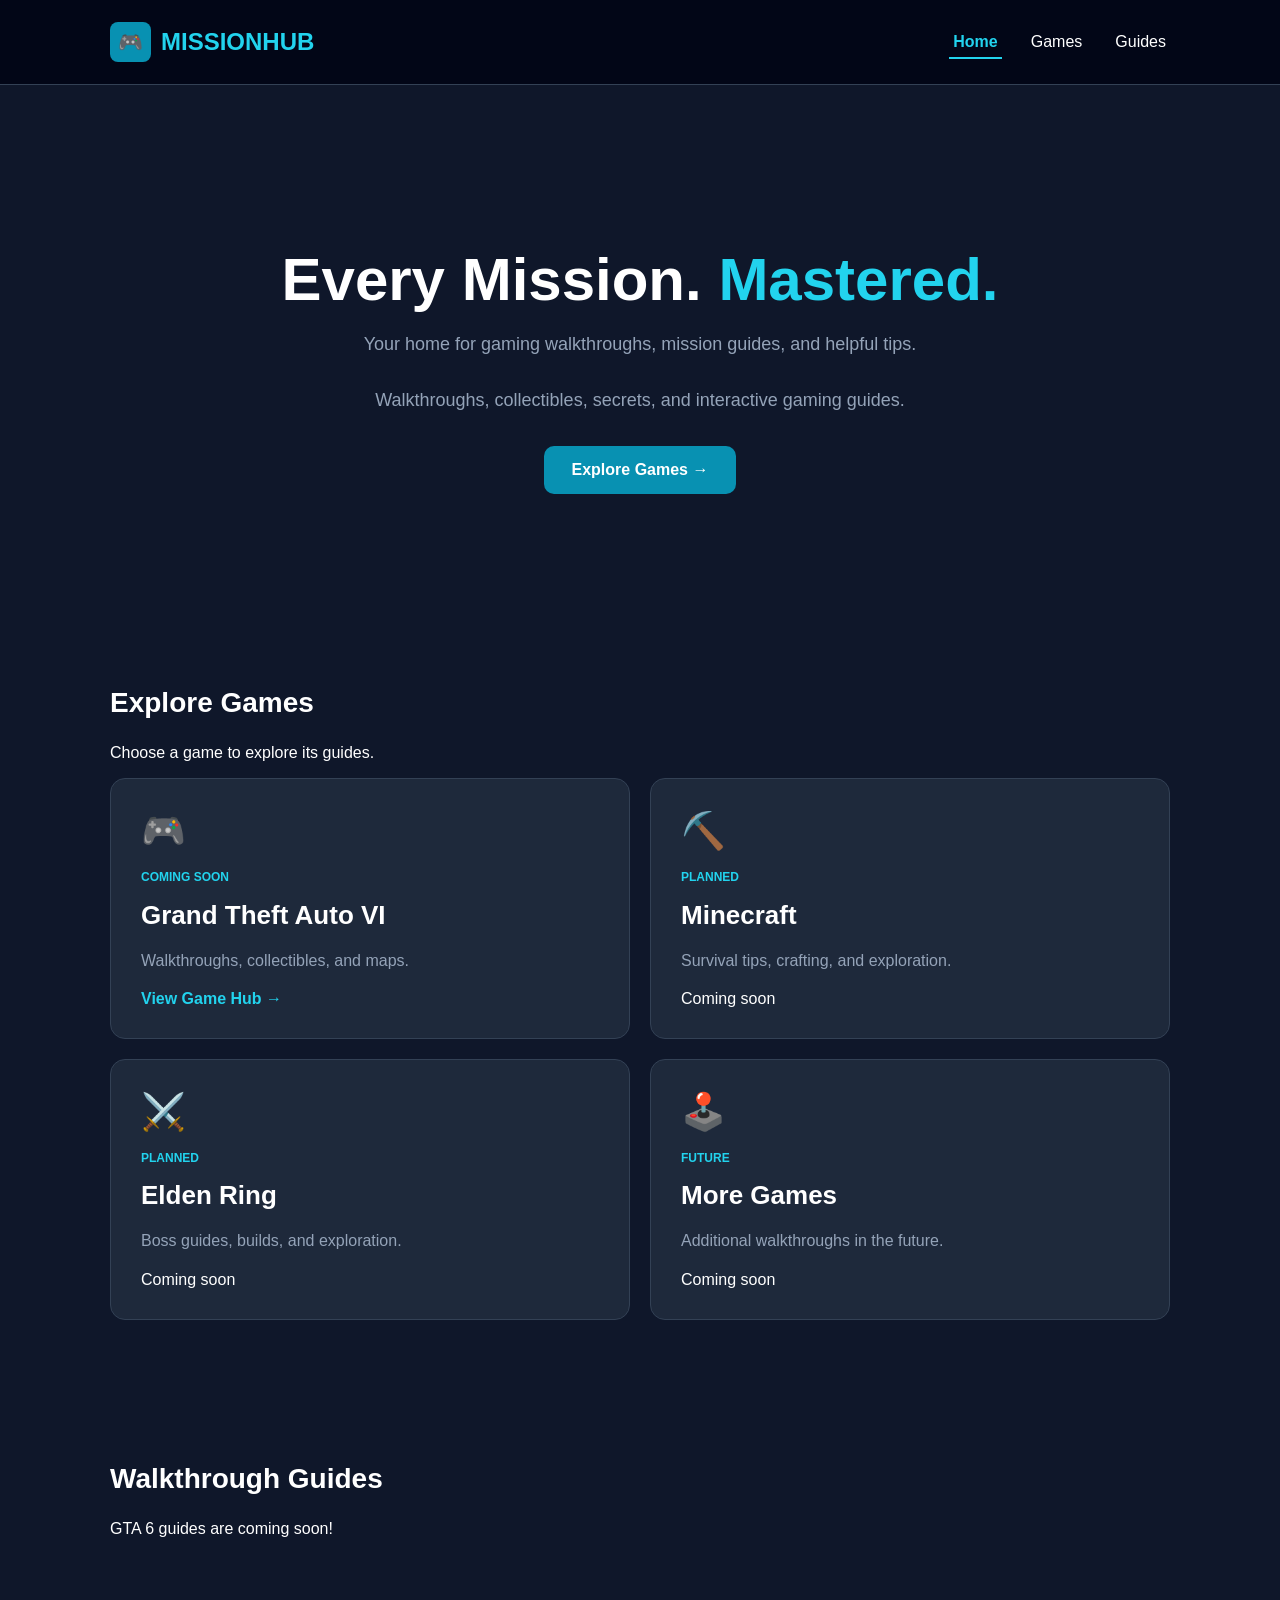
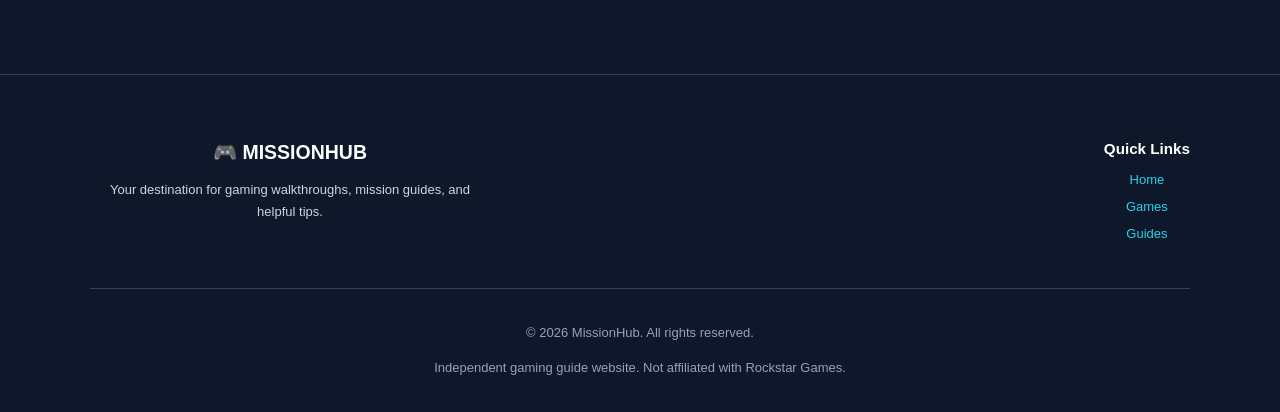
==== index.html @ 9e5dc69e "Update MissionHub website" ====
<!DOCTYPE html>
<html lang="en">
<head>
  <meta charset="UTF-8">
  <meta name="viewport"
        content="width=device-width, initial-scale=1.0">
  <title>MissionHub | Gaming Walkthroughs</title>
  <link rel="stylesheet" href="style.css">
  <script src="script.js" defer></script>
</head>

<body>
    
<a href="#main-content" class="skip-link">
    Skip to main content
</a>

  <header class="site-header">


    <nav class="navbar">

    <a href="index.html" class="logo">
        <span class="logo-icon">🎮</span>
        MISSIONHUB
    </a>

    <div class="nav-links">
       <a href="index.html" class="active" aria-current="page">Home</a>
        <a href="index.html#games">Games</a>
        <a href="gta6-missions.html">Guides</a>
    </div>

</nav>


  </header>

  <a href="#main-content" class="skip-link">
    Skip to main content
</a>
    <section class="hero">
      <h1>Every Mission. <span>Mastered.</span></h1>

<p>Your home for gaming walkthroughs, mission guides, and helpful tips.</p>

      <p>
        Walkthroughs, collectibles, secrets,
        and interactive gaming guides.
      </p>

      <a href="#games" class="btn">Explore Games →</a>
    </section>

   
<section id="games" class="games-section">
    <h2>Explore Games</h2>
    <p>Choose a game to explore its guides.</p>

    <div class="game-grid">

        

<!-- GTA 6 Card -->
<article class="game-card">
    <div class="game-icon">🎮</div>
    <p class="tag">COMING SOON</p>
    <h3>Grand Theft Auto VI</h3>
    <p>Walkthroughs, collectibles, and maps.</p>
    <a href="gta6.html">View Game Hub →</a>
</article>

<!-- Minecraft Card -->
<article class="game-card">
    <div class="game-icon">⛏️</div>
    <p class="tag">PLANNED</p>
    <h3>Minecraft</h3>
    <p>Survival tips, crafting, and exploration.</p>
    <span>Coming soon</span>
</article>

<!-- Elden Ring Card -->
<article class="game-card">
    <div class="game-icon">⚔️</div>
    <p class="tag">PLANNED</p>
    <h3>Elden Ring</h3>
    <p>Boss guides, builds, and exploration.</p>
    <span>Coming soon</span>
</article>

<!-- More Games Card -->
<article class="game-card">
    <div class="game-icon">🕹️</div>
    <p class="tag">FUTURE</p>
    <h3>More Games</h3>
    <p>Additional walkthroughs in the future.</p>
    <span>Coming soon</span>
</article>

    </div>
</section>
<section id="guides" class="games-section">
    <h2>Walkthrough Guides</h2>
    <p>GTA 6 guides are coming soon!</p>
</section>

  </main>

<!-- DAY 19 - MissionHub Footer -->
<footer class="site-footer">

    <div class="footer-container">

        <div class="footer-brand">
            <h2>🎮 MISSIONHUB</h2>
            <p>
                Your destination for gaming walkthroughs,
                mission guides, and helpful tips.
            </p>
        </div>

        <div class="footer-links">
            <h3>Quick Links</h3>

            <a href="index.html">Home</a>
            <a href="index.html#games">Games</a>
            <a href="gta6-missions.html">Guides</a>
        </div>

    </div>

    <div class="footer-bottom">
        <p>© 2026 MissionHub. All rights reserved.</p>
        <p>
            Independent gaming guide website.
            Not affiliated with Rockstar Games.
        </p>
    </div>

</footer>

</body>
</html>
---- style.css ----
/* Basic page setup */
* {
  box-sizing: border-box;
}

html {
  scroll-behavior: smooth;
}

body {
  margin: 0;
  background-color: #0f172a;
  color: white;
  font-family: Arial, sans-serif;
}

/* Navigation bar */
.site-header {
  background-color: #020617;
  border-bottom: 1px solid #334155;
}

.navbar {
  max-width: 1100px;
  margin: auto;
  padding: 22px 20px;
  display: flex;
  justify-content: space-between;
  align-items: center;
  gap: 20px;
}

.logo {
  color: #22d3ee;
  font-size: 24px;
  font-weight: bold;
  text-decoration: none;
}

.nav-links {
  display: flex;
  gap: 25px;
}

.nav-links a {
  color: white;
  text-decoration: none;
}

.nav-links a:hover {
  color: #22d3ee;
}

/* Homepage hero */
.hero {
  padding: 110px 20px;
  text-align: center;
}

.hero h1 {
  font-size: clamp(32px, 6vw, 60px);
  margin-bottom: 20px;
}

.hero h1 span {
  color: #22d3ee;
}

.hero p {
  color: #94a3b8;
  font-size: 18px;
  margin-bottom: 35px;
}

/* Main button */
.btn {
  display: inline-block;
  padding: 15px 28px;
  background-color: #0891b2;
  color: white;
  text-decoration: none;
  font-weight: bold;
  border-radius: 10px;
}

.btn:hover {
  background-color: #06b6d4;
}

/* Featured games */
.games-section {
  max-width: 1100px;
  margin: auto;
  padding: 40px 20px;
}

.games-section h2 {
  font-size: 28px;
  margin-bottom: 25px;
}

.game-card {
  background-color: #1e293b;
  padding: 30px;
  border: 1px solid #334155;
  border-radius: 15px;
  transition: border-color 0.2s;
}

.game-card:hover {
  border-color: #22d3ee;
}

.game-card h3 {
  font-size: 26px;
  margin: 12px 0;
}

.game-card p {
  color: #94a3b8;
  line-height: 1.6;
}

.game-card .tag {
  color: #22d3ee;
  font-size: 12px;
  font-weight: bold;
}

.game-card a {
  color: #22d3ee;
  text-decoration: none;
  font-weight: bold;
}

/* Footer */
footer {
  margin-top: 60px;
  padding: 30px 20px;
  background-color: #020617;
  color: #94a3b8;
  text-align: center;
  font-size: 13px;
}

/* Mobile layout */
@media (max-width: 600px) {
  .navbar {
    flex-direction: column;
  }

  .nav-links {
    gap: 15px;
    flex-wrap: wrap;
    justify-content: center;
  }

  .hero {
    padding: 70px 20px;
  }

  .game-card {
    padding: 20px;
  }
}
.game-grid {
    display: grid;
    grid-template-columns: repeat(2, 1fr);
    gap: 20px;
}

@media (max-width: 600px) {
    .game-grid {
        grid-template-columns: 1fr;
    }
}

.mission-check {
    margin-right: 12px;
    accent-color: #22d3ee;
    width: 18px;
    height: 18px;
}

.game-card label {
    display: inline-flex;
    align-items: center;
    cursor: pointer;
    margin: 8px 0;
}

#progress-text {
    color: #22d3ee;
    font-weight: bold;
    margin-top: 25px;
}

/* Walkthrough page */

.guide-container {
    max-width: 900px;
    margin: 60px auto;
    padding: 0 20px;
}

.breadcrumb {
    color: #22d3ee;
    font-size: 14px;
}

.guide-container h1 {
    font-size: 40px;
    margin-bottom: 15px;
}

.guide-intro {
    color: #94a3b8;
    font-size: 18px;
    line-height: 1.6;
}

.guide-box {
    background-color: #1e293b;
    padding: 30px;
    border: 1px solid #334155;
    border-radius: 15px;
    margin-top: 35px;
    margin-bottom: 30px;
}

.guide-box h2 {
    color: white;
}

.guide-box p,
.guide-box li {
    color: #cbd5e1;
    line-height: 1.8;
}

.back-link {
    color: #22d3ee;
    text-decoration: none;
    font-weight: bold;
}

.back-link:hover {
    text-decoration: underline;
}

/* Walkthrough mobile styling */
@media (max-width: 600px) {
    .guide-container h1 {
        font-size: 30px;
    }

    .guide-box {
        padding: 20px;
    }
}

/* Table of contents */

.table-of-contents {
    background-color: #1e293b;
    border: 1px solid #334155;
    border-radius: 12px;
    padding: 25px;
    margin: 35px 0;
}

.table-of-contents h2 {
    margin-top: 0;
}

.table-of-contents a {
    display: block;
    color: #22d3ee;
    text-decoration: none;
    padding: 8px 0;
}

.table-of-contents a:hover {
    text-decoration: underline;
}

/* Walkthrough sections */

.guide-section {
    margin: 45px 0;
}

.guide-section h2 {
    font-size: 28px;
    border-bottom: 1px solid #334155;
    padding-bottom: 12px;
}

.guide-section p {
    color: #cbd5e1;
    line-height: 1.8;
}

/* Screenshot placeholder */

.image-placeholder {
    background-color: #334155;
    border: 2px dashed #64748b;
    border-radius: 10px;
    padding: 60px 20px;
    text-align: center;
    color: #cbd5e1;
    margin-top: 25px;
}

/* Smooth section navigation */

html {
    scroll-behavior: smooth;
}

/* Day 6 - Navigation improvements */

.logo {
    display: flex;
    align-items: center;
    gap: 10px;
}

.logo-icon {
    background-color: #0891b2;
    color: white;
    padding: 8px;
    border-radius: 8px;
    font-size: 20px;
}

.nav-links a {
    padding: 8px 4px;
    transition: color 0.2s ease;
}

.nav-links a.active {
    color: #22d3ee;
    font-weight: bold;
}

.nav-links a:hover {
    color: #22d3ee;
}

/* Small screen improvements */

@media (max-width: 600px) {
    .logo {
        font-size: 21px;
    }

    .nav-links {
        gap: 18px;
    }
}

/* DAY 7 - Professional game cards */

.game-card {
    background-color: #1e293b;
    border: 1px solid #334155;
    border-radius: 15px;
    padding: 30px;

    transition: transform 0.3s ease,
                border-color 0.3s ease,
                box-shadow 0.3s ease;
}

.game-card:hover {
    transform: translateY(-5px);
    border-color: #22d3ee;
    box-shadow: 0 10px 25px rgba(0, 0, 0, 0.3);
}

/* DAY 7 - Button effects */

.btn {
    display: inline-block;
    transition: transform 0.3s ease,
                background-color 0.3s ease;
}

.btn:hover {
    transform: translateY(-3px);
    background-color: #06b6d4;
}

/* DAY 7 - Section spacing */

.games-section {
    padding-top: 60px;
    padding-bottom: 60px;
}

.games-section h2 {
    margin-bottom: 25px;
}

.game-card h3 {
    margin-top: 12px;
    margin-bottom: 12px;
}

.game-card p {
    line-height: 1.7;
}

/* DAY 7 - Mobile improvements */

@media (max-width: 600px) {

    .game-grid {
        grid-template-columns: 1fr;
        gap: 20px;
    }

    .game-card {
        padding: 22px;
    }

    .games-section {
        padding-top: 40px;
        padding-bottom: 40px;
    }

}

/* DAY 7 - Button hover effect */

.btn {
    display: inline-block;
    transition: transform 0.3s ease,
                background-color 0.3s ease;
}

.btn:hover {
    transform: translateY(-3px);
    background-color: #06b6d4;
}

/* DAY 7 - Better section spacing */

.games-section {
    padding-top: 60px;
    padding-bottom: 60px;
}

.games-section h2 {
    margin-bottom: 25px;
}

.game-card h3 {
    margin-top: 12px;
    margin-bottom: 12px;
}

.game-card p {
    line-height: 1.7;
}

/* DAY 7 - Mobile improvements */

@media (max-width: 600px) {

    .game-grid {
        grid-template-columns: 1fr;
        gap: 20px;
    }

    .game-card {
        padding: 22px;
    }

    .games-section {
        padding-top: 40px;
        padding-bottom: 40px;
    }

}

/* DAY 8 - GTA 6 Game Hub */

.gta-hero {
    padding-top: 80px;
    padding-bottom: 80px;
}

.game-label {
    color: #22d3ee;
    font-size: 14px;
    font-weight: bold;
    letter-spacing: 2px;
    margin-bottom: 15px;
}

.gta-hero h1 {
    font-size: 48px;
    margin-bottom: 20px;
}

.gta-hero p {
    line-height: 1.7;
}

.gta-hero .btn {
    margin-top: 25px;
}

/* Mobile adjustments */

@media (max-width: 600px) {

    .gta-hero {
        padding-top: 50px;
        padding-bottom: 50px;
    }

    .gta-hero h1 {
        font-size: 34px;
    }

}

/* DAY 8 - About This Game */

.game-about {
    max-width: 900px;
    margin: 40px auto;
    padding: 30px;
    background-color: #1e293b;
    border: 1px solid #334155;
    border-radius: 15px;
}

.game-about h2 {
    color: #ffffff;
    margin-bottom: 15px;
}

.game-about p {
    color: #cbd5e1;
    line-height: 1.8;
}

@media (max-width: 600px) {
    .game-about {
        margin: 25px 20px;
        padding: 22px;
    }
}

/* DAY 8 - Guide card icons */

.guide-icon {
    display: block;
    font-size: 32px;
    margin-bottom: 15px;
}

/* DAY 10 - Mobile Walkthrough Improvements */

@media (max-width: 600px) {

    .guide-container {
        width: 100%;
        max-width: 100%;
        padding: 25px 20px;
        box-sizing: border-box;
    }

    .guide-container h1 {
        font-size: 28px;
        line-height: 1.3;
    }

    .guide-section h2 {
        font-size: 23px;
        line-height: 1.4;
    }

    .guide-section p,
    .guide-section li {
        font-size: 16px;
        line-height: 1.8;
    }

    .table-of-contents {
        padding: 20px;
    }

    .image-placeholder {
        width: 100%;
        box-sizing: border-box;
        padding: 30px 15px;
        text-align: center;
    }

}

/* DAY 10 - Mobile Navigation */

@media (max-width: 600px) {

    .navbar {
        display: flex;
        flex-direction: column;
        align-items: center;
        gap: 15px;
        padding: 20px;
    }

    .logo {
        font-size: 22px;
    }

    .nav-links {
        display: flex;
        justify-content: center;
        flex-wrap: wrap;
        gap: 20px;
    }

    .nav-links a {
        font-size: 14px;
    }

}

/* DAY 10 - Mobile Walkthrough Links */

@media (max-width: 600px) {

    .table-of-contents a {
        display: block;
        padding: 12px 10px;
        margin-bottom: 5px;
        border-radius: 8px;
        text-decoration: none;
        color: #22d3ee;
    }

    .table-of-contents a:hover {
        background-color: #334155;
    }

    .back-link {
        display: inline-block;
        padding: 12px 0;
        margin-top: 20px;
    }

}

/* DAY 11 - Mission Guide Cards */

.mission-list {
    display: grid;
    grid-template-columns: 1fr;
    gap: 20px;
    margin-top: 25px;
}

.mission-card {
    background-color: #1e293b;
    border: 1px solid #334155;
    border-radius: 12px;
    padding: 25px;
    transition: border-color 0.3s ease,
                transform 0.3s ease;
}

.mission-card:hover {
    border-color: #22d3ee;
    transform: translateY(-3px);
}

.mission-card h3 {
    color: #ffffff;
    margin-bottom: 12px;
}

.mission-card p {
    color: #cbd5e1;
    line-height: 1.7;
    margin-bottom: 15px;
}

.mission-card a {
    color: #22d3ee;
    font-weight: bold;
    text-decoration: none;
}

.mission-card a:hover {
    text-decoration: underline;
}

.mission-status {
    display: inline-block;
    font-size: 12px;
    color: #22d3ee;
    margin-bottom: 12px;
    font-weight: bold;
    letter-spacing: 1px;
}

@media (max-width: 600px) {
    .mission-card {
        padding: 20px;
    }
}

/* DAY 12 - Mission Objectives */

.mission-objectives {
    background-color: #1e293b;
    border: 1px solid #334155;
    border-left: 4px solid #22d3ee;
    border-radius: 12px;
    padding: 25px;
    margin: 25px 0;
}

.mission-objectives h2 {
    color: #ffffff;
    margin-bottom: 15px;
}

.mission-objectives ul {
    padding-left: 25px;
}

.mission-objectives li {
    color: #cbd5e1;
    line-height: 1.8;
    margin-bottom: 10px;
}

@media (max-width: 600px) {
    .mission-objectives {
        padding: 20px;
    }
}

/* DAY 12 - Walkthrough Step Cards */

.walkthrough-step {
    background-color: #1e293b;
    border: 1px solid #334155;
    border-radius: 12px;
    padding: 25px;
    margin: 20px 0;
}

.step-heading {
    display: flex;
    align-items: center;
    gap: 15px;
    margin-bottom: 15px;
}

.step-number {
    display: inline-flex;
    align-items: center;
    justify-content: center;
    background-color: #0891b2;
    color: #ffffff;
    font-weight: bold;
    border-radius: 8px;
    min-width: 42px;
    height: 42px;
    flex-shrink: 0;
}

.step-heading h3 {
    color: #ffffff;
    margin: 0;
}

.walkthrough-step p {
    color: #cbd5e1;
    line-height: 1.8;
}

@media (max-width: 600px) {
    .walkthrough-step {
        padding: 20px;
    }

    .step-heading h3 {
        font-size: 18px;
    }
}

/* DAY 12 - Gameplay Screenshot Styling */

.image-placeholder {
    width: 100%;
    min-height: 180px;
    background-color: #0f172a;
    border: 2px dashed #475569;
    border-radius: 12px;
    display: flex;
    align-items: center;
    justify-content: center;
    text-align: center;
    padding: 25px;
    margin-top: 20px;
    color: #94a3b8;
    font-size: 14px;
    box-sizing: border-box;
}

/* Future real gameplay screenshots */

.guide-screenshot {
    display: block;
    width: 100%;
    height: auto;
    border-radius: 12px;
    margin-top: 20px;
}

/* DAY 14 - Breadcrumb Navigation */

.breadcrumbs {
    display: flex;
    align-items: center;
    flex-wrap: wrap;
    gap: 8px;
    margin-bottom: 25px;
    font-size: 14px;
    line-height: 1.6;
}

.breadcrumbs a {
    color: #22d3ee;
    text-decoration: none;
}

.breadcrumbs a:hover {
    text-decoration: underline;
}

.breadcrumbs .separator {
    color: #64748b;
}

.breadcrumbs .current-page {
    color: #ffffff;
}

@media (max-width: 600px) {
    .breadcrumbs {
        font-size: 12px;
        gap: 6px;
    }
}

/* DAY 15 - Guide Readability */

.guide-section {
    margin-bottom: 40px;
}

.guide-section h2 {
    color: #ffffff;
    margin-bottom: 20px;
    line-height: 1.3;
}

.guide-section h3 {
    line-height: 1.4;
}

.guide-section p {
    color: #cbd5e1;
    line-height: 1.8;
    margin-bottom: 18px;
}

.guide-section li {
    line-height: 1.8;
    margin-bottom: 10px;
}

@media (max-width: 600px) {
    .guide-section {
        margin-bottom: 30px;
    }

    .guide-section h2 {
        font-size: 22px;
    }
}

/* DAY 15 - Mission Tip Box */

.mission-tip {
    background-color: #1e293b;
    border: 1px solid #334155;
    border-left: 4px solid #22d3ee;
    border-radius: 12px;
    padding: 25px;
    margin: 20px 0;
}

.mission-tip h3 {
    color: #ffffff;
    margin-bottom: 12px;
    font-size: 18px;
}

.mission-tip p {
    color: #cbd5e1;
    line-height: 1.8;
    margin-bottom: 0;
}

@media (max-width: 600px) {
    .mission-tip {
        padding: 20px;
    }
}

/* DAY 16 - Mission Search Bar */

.mission-search {
    margin: 25px 0;
}

.mission-search label {
    display: block;
    color: #ffffff;
    font-size: 18px;
    font-weight: bold;
    margin-bottom: 12px;
}

.mission-search input {
    width: 100%;
    padding: 16px 18px;
    background-color: #1e293b;
    border: 1px solid #334155;
    border-radius: 10px;
    color: #ffffff;
    font-size: 16px;
    box-sizing: border-box;
}

.mission-search input::placeholder {
    color: #94a3b8;
}

.mission-search input:focus {
    outline: none;
    border-color: #22d3ee;
    box-shadow: 0 0 0 2px rgba(34, 211, 238, 0.15);
}

/* DAY 17 - No Search Results */

.no-results {
    color: #cbd5e1;
    background-color: #1e293b;
    border: 1px solid #334155;
    border-radius: 10px;
    padding: 20px;
    margin-top: 20px;
    text-align: center;
}

.no-results[hidden] {
    display: none;
}

/* DAY 18 - Active Navigation Link */

nav a.active {
    color: #22d3ee;
    border-bottom: 2px solid #22d3ee;
    padding-bottom: 5px;
    font-weight: bold;
}

nav a:hover {
    color: #22d3ee;
}

/* DAY 19 - Professional Website Footer */

.site-footer {
    background-color: #0f172a;
    border-top: 1px solid #334155;
    padding: 50px 20px 25px;
    margin-top: 60px;
}

.footer-container {
    max-width: 1100px;
    margin: 0 auto;
    display: flex;
    justify-content: space-between;
    gap: 40px;
    flex-wrap: wrap;
}

.footer-brand {
    max-width: 400px;
}

.footer-brand h2 {
    color: #ffffff;
    margin-bottom: 15px;
}

.footer-brand p {
    color: #cbd5e1;
    line-height: 1.7;
}

.footer-links h3 {
    color: #ffffff;
    margin-bottom: 15px;
}

.footer-links a {
    display: block;
    color: #22d3ee;
    text-decoration: none;
    margin-bottom: 12px;
}

.footer-links a:hover {
    text-decoration: underline;
}

.footer-bottom {
    max-width: 1100px;
    margin: 35px auto 0;
    padding-top: 20px;
    border-top: 1px solid #334155;
    text-align: center;
}

.footer-bottom p {
    color: #94a3b8;
    font-size: 13px;
    line-height: 1.7;
    margin-bottom: 8px;
}

@media (max-width: 600px) {
    .site-footer {
        padding: 35px 20px 20px;
    }

    .footer-container {
        flex-direction: column;
        gap: 30px;
    }
}

/* DAY 20 - Keyboard Accessibility */

a:focus-visible,
button:focus-visible,
input:focus-visible {
    outline: 3px solid #22d3ee;
    outline-offset: 4px;
    border-radius: 4px;
}

/* DAY 20 - Skip to Content Link */

.skip-link {
    position: absolute;
    top: -100px;
    left: 15px;
    background-color: #22d3ee;
    color: #0f172a;
    padding: 12px 18px;
    border-radius: 6px;
    font-weight: bold;
    text-decoration: none;
    z-index: 1000;
}

.skip-link:focus {
    top: 15px;
}

/* Game Card Icons */

.game-icon {
    font-size: 36px;
    margin-bottom: 15px;
}

/* MissionHub Game Icons */

.game-icon {
    font-size: 36px;
    margin-bottom: 15px;
    line-height: 1.2;
}
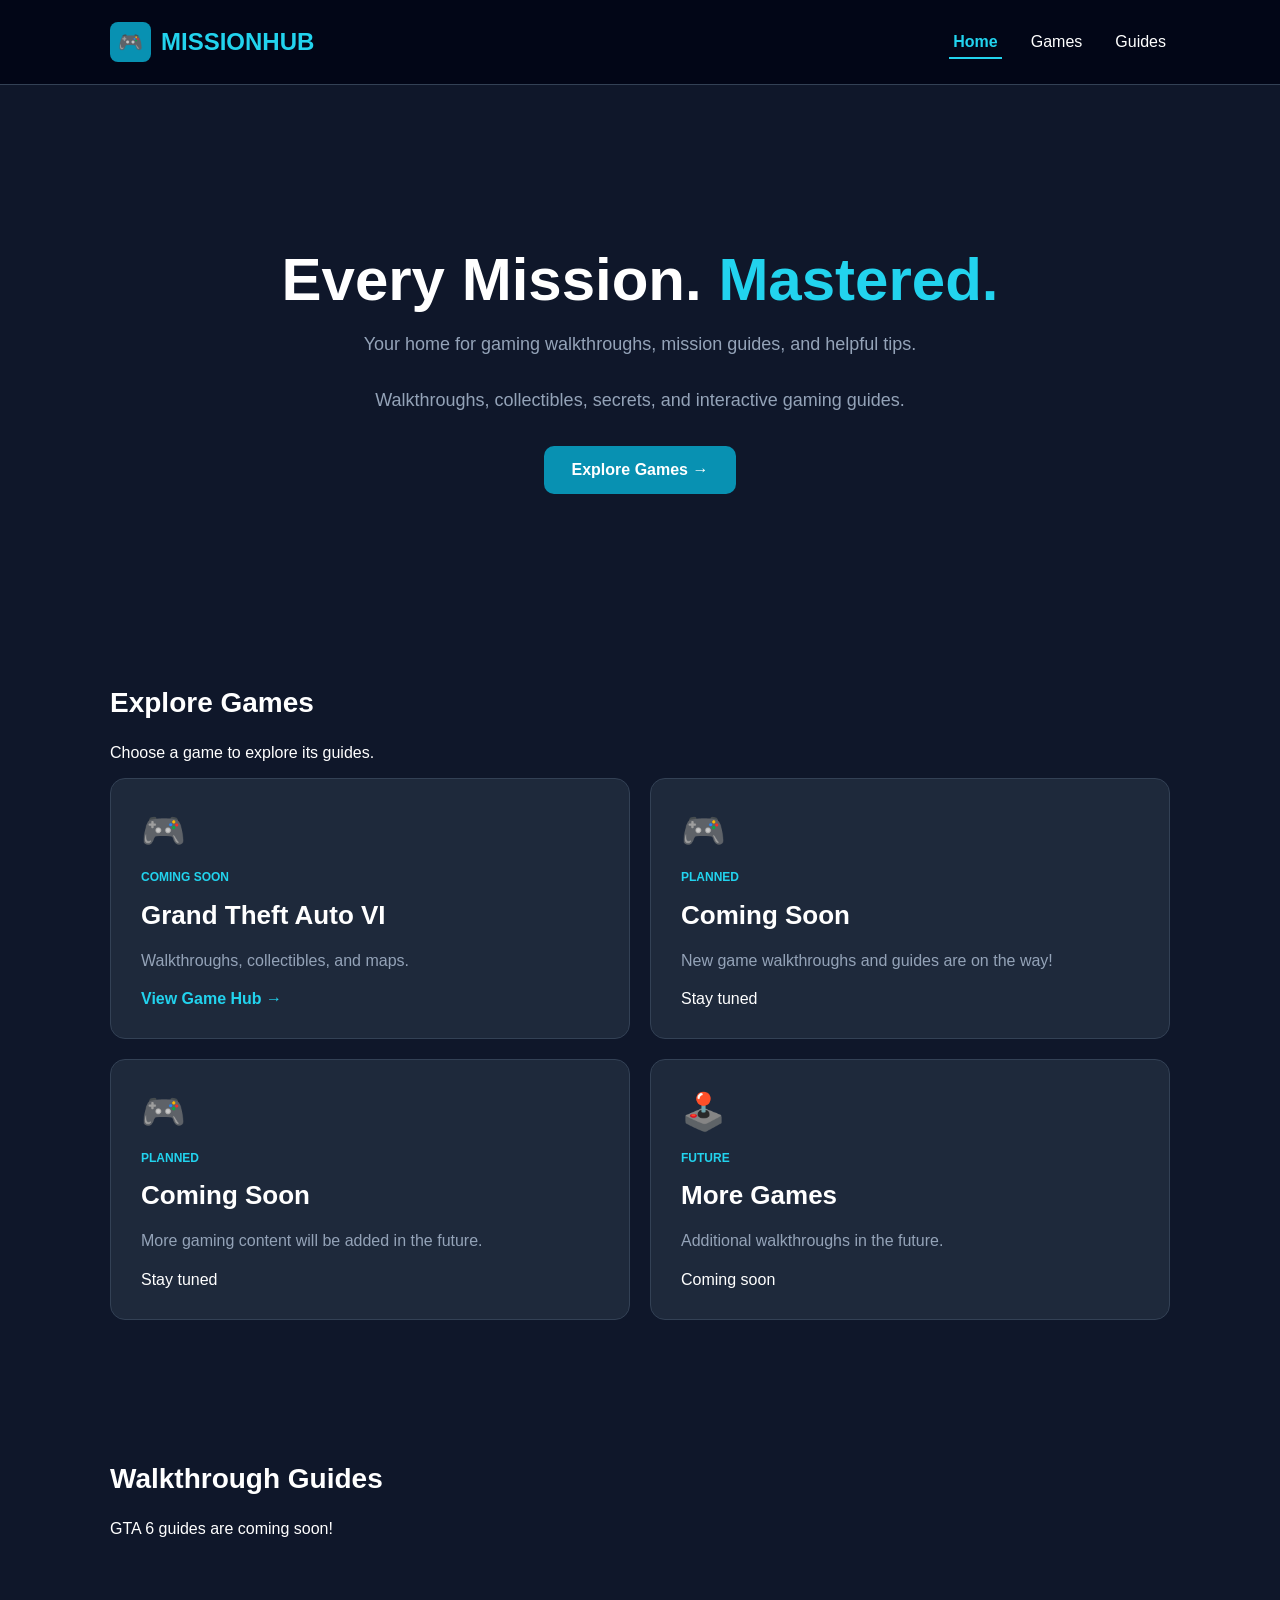
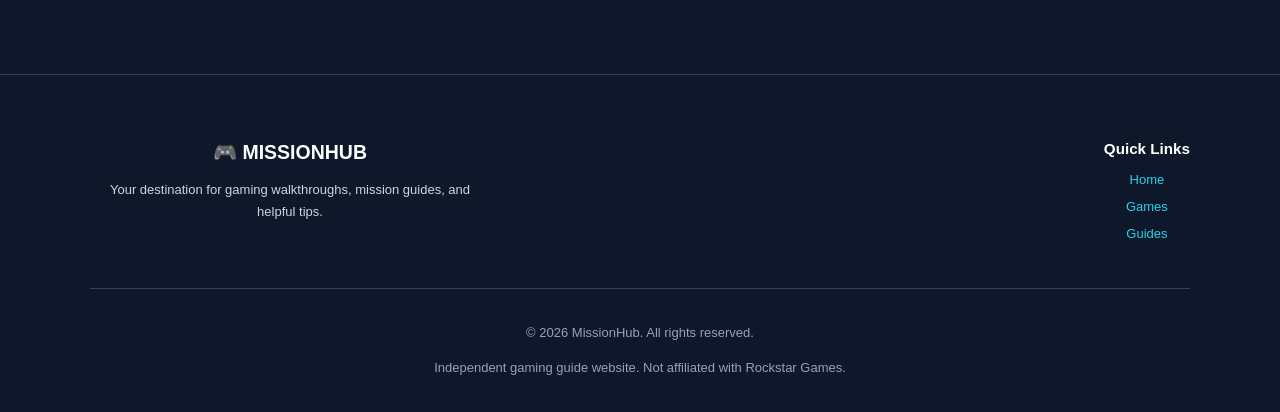
==== commit fd373f52: "Update game cards to Coming Soon" ====
--- a/index.html
+++ b/index.html
@@ -1,16 +1,28 @@
+
 
 <!DOCTYPE html>
 <html lang="en">
+
 <head>
-  <meta charset="UTF-8">
-  <meta name="viewport"
-        content="width=device-width, initial-scale=1.0">
-  <title>MissionHub | Gaming Walkthroughs</title>
-  <link rel="stylesheet" href="style.css">
-  <script src="script.js" defer></script>
+    <meta charset="UTF-8">
+
+    <meta name="viewport"
+          content="width=device-width, initial-scale=1.0">
+
+    <!-- SEO: Website Title -->
+    <title>MissionHub | Gaming Walkthroughs & Guides</title>
+
+    <!-- SEO: Website Description -->
+    <meta name="description"
+          content="Explore gaming walkthroughs, mission guides, collectibles, and helpful tips for GTA 6 and more on MissionHub.">
+<meta name="google-site-verification" content="dbKmy8jJhe4h7vlhuakWA9w3L3gH9EgUnJ3etNi1mDU" />
+
+    <!-- Website CSS -->
+    <link rel="stylesheet" href="style.css">
 </head>
 
 <body>
+
     
 <a href="#main-content" class="skip-link">
     Skip to main content
@@ -71,22 +83,23 @@
     <a href="gta6.html">View Game Hub →</a>
 </article>
 
-<!-- Minecraft Card -->
+
+<!-- Coming Soon Card 1 -->
 <article class="game-card">
-    <div class="game-icon">⛏️</div>
+    <div class="game-icon">🎮</div>
     <p class="tag">PLANNED</p>
-    <h3>Minecraft</h3>
-    <p>Survival tips, crafting, and exploration.</p>
-    <span>Coming soon</span>
+    <h3>Coming Soon</h3>
+    <p>New game walkthroughs and guides are on the way!</p>
+    <span>Stay tuned</span>
 </article>
 
-<!-- Elden Ring Card -->
+<!-- Coming Soon Card 2 -->
 <article class="game-card">
-    <div class="game-icon">⚔️</div>
+    <div class="game-icon">🎮</div>
     <p class="tag">PLANNED</p>
-    <h3>Elden Ring</h3>
-    <p>Boss guides, builds, and exploration.</p>
-    <span>Coming soon</span>
+    <h3>Coming Soon</h3>
+    <p>More gaming content will be added in the future.</p>
+    <span>Stay tuned</span>
 </article>
 
 <!-- More Games Card -->
--- a/style.css
+++ b/style.css
@@ -1114,4 +1114,518 @@
     line-height: 1.2;
 }
 
-
+/* 404 Error Page */
+
+.error-page {
+    min-height: 100vh;
+    display: flex;
+    flex-direction: column;
+    justify-content: center;
+    align-items: center;
+    text-align: center;
+    padding: 30px;
+}
+
+.error-page h1 {
+    font-size: 42px;
+    color: #22d3ee;
+    margin-bottom: 20px;
+}
+
+.error-page p {
+    max-width: 500px;
+    line-height: 1.7;
+    margin-bottom: 25px;
+}
+
+.error-home-link {
+    display: inline-block;
+    background: #22d3ee;
+    color: #0f172a;
+    padding: 14px 24px;
+    border-radius: 8px;
+    font-weight: bold;
+    text-decoration: none;
+}
+
+.error-home-link:hover {
+    background: #67e8f9;
+}
+
+/* GTA 6 Guide Status */
+
+.guide-status {
+    background: #1e293b;
+    border-left: 4px solid #22d3ee;
+    border-radius: 8px;
+    padding: 25px;
+    margin: 30px 0;
+}
+
+.guide-status h2 {
+    color: #22d3ee;
+    margin-bottom: 12px;
+}
+
+.guide-status p {
+    color: #cbd5e1;
+    line-height: 1.7;
+}
+
+.guide-status-note {
+    margin-top: 15px;
+    font-size: 0.9rem;
+}
+
+/* Day 31 - Quick Navigation */
+
+.quick-nav {
+    max-width: 1100px;
+    margin: 50px auto;
+    padding: 30px 20px;
+    text-align: center;
+}
+
+.quick-nav h2 {
+    color: #22d3ee;
+    margin-bottom: 25px;
+}
+
+.quick-nav-grid {
+    display: grid;
+    grid-template-columns: repeat(
+        auto-fit,
+        minmax(min(100%, 250px), 1fr)
+    );
+    gap: 20px;
+}
+
+.quick-nav-card {
+    display: block;
+    background: #1e293b;
+    border: 1px solid #334155;
+    border-radius: 10px;
+    padding: 25px;
+    text-align: left;
+    text-decoration: none;
+    color: white;
+}
+
+.quick-nav-card:hover {
+    border-color: #22d3ee;
+}
+
+.quick-nav-card p {
+    color: #cbd5e1;
+    line-height: 1.6;
+}
+
+.quick-nav-card span {
+    color: #22d3ee;
+    font-weight: bold;
+}
+
+/* DAY 32 - Guide Status Labels */
+
+.guide-badge {
+    display: inline-block;
+    background-color: #334155;
+    color: #22d3ee;
+    font-size: 12px;
+    font-weight: bold;
+    letter-spacing: 1px;
+    padding: 7px 12px;
+    border-radius: 6px;
+    margin-bottom: 10px;
+}
+
+
+/* DAY 33 - Example Guide Badge */
+
+.example-badge {
+    display: inline-block;
+    background-color: #164e63;
+    color: #67e8f9;
+    font-size: 12px;
+    font-weight: bold;
+    padding: 7px 12px;
+    border-radius: 6px;
+    margin-bottom: 10px;
+}
+
+/* DAY 36 - GTA 6 Guide Button */
+
+.game-card a.guide-button {
+    display: inline-block;
+    background-color: #22d3ee;
+    color: #0f172a;
+    padding: 10px 16px;
+    border-radius: 8px;
+    font-weight: bold;
+    text-decoration: none;
+    transition: background-color 0.2s ease,
+                transform 0.2s ease;
+}
+
+.game-card a.guide-button:hover {
+    background-color: #67e8f9;
+    transform: translateY(-2px);
+}
+
+.game-card a.guide-button:focus-visible {
+    outline: 3px solid #67e8f9;
+    outline-offset: 4px;
+}
+
+/* DAY 37 - Back to Top Button */
+
+html {
+    scroll-behavior: smooth;
+}
+
+
+/* DAY 37 - Back to Top Button */
+
+.back-to-top {
+    display: block;
+    width: fit-content;
+    margin: 30px auto;
+    background-color: #22d3ee;
+    color: #0f172a;
+    padding: 12px 20px;
+    border-radius: 8px;
+    font-weight: bold;
+    text-decoration: none;
+    text-align: center;
+}
+
+
+.back-to-top:hover {
+    background-color: #67e8f9;
+}
+
+.back-to-top:focus-visible {
+    outline: 3px solid #67e8f9;
+    outline-offset: 4px;
+}
+
+@media (prefers-reduced-motion: reduce) {
+    html {
+        scroll-behavior: auto;
+    }
+}
+
+/* DAY 38 - Last Updated Date */
+
+.guide-status .last-updated {
+    font-size: 14px;
+    color: #94a3b8;
+    margin-top: 10px;
+    margin-bottom: 20px;
+}
+
+.guide-status .last-updated time {
+    color: #22d3ee;
+    font-weight: bold;
+}
+
+/* DAY 39 - Guide Status Button */
+
+.guide-status a.status-guide-button {
+    display: inline-block;
+    background-color: #22d3ee;
+    color: #0f172a;
+    padding: 12px 18px;
+    margin-top: 15px;
+    border-radius: 8px;
+    font-weight: bold;
+    text-decoration: none;
+    transition: background-color 0.2s ease;
+}
+
+.guide-status a.status-guide-button:hover {
+    background-color: #67e8f9;
+}
+
+.guide-status a.status-guide-button:focus-visible {
+    outline: 3px solid #67e8f9;
+    outline-offset: 4px;
+}
+
+
+/* DAY 40 - Practice Guide Count */
+
+.guide-status .guide-count {
+    display: block;
+    background-color: #0f172a;
+    border: 1px solid #334155;
+    border-radius: 10px;
+    padding: 20px;
+    margin: 20px 0;
+    text-align: center;
+}
+
+.guide-status .guide-count-number {
+    display: block;
+    color: #22d3ee;
+    font-size: 36px;
+    font-weight: bold;
+    line-height: 1.2;
+}
+
+.guide-status .guide-count p {
+    color: #cbd5e1;
+    font-size: 16px;
+    font-weight: bold;
+    margin: 8px 0;
+}
+
+.guide-status .guide-count small {
+    display: block;
+    color: #94a3b8;
+    font-size: 12px;
+}
+
+
+/* DAY 41 - Guide Development Progress */
+
+.guide-status .guide-progress {
+    background-color: #1e293b;
+    border: 1px solid #334155;
+    border-radius: 10px;
+    padding: 20px;
+    margin: 20px 0;
+}
+
+.guide-status .guide-progress h3 {
+    color: #f8fafc;
+    font-size: 20px;
+    margin-bottom: 15px;
+}
+
+.guide-status .progress-info {
+    display: flex;
+    justify-content: space-between;
+    gap: 10px;
+    color: #cbd5e1;
+    font-size: 14px;
+    margin-bottom: 10px;
+}
+
+.guide-status .progress-info span:last-child {
+    color: #22d3ee;
+    font-weight: bold;
+}
+
+.guide-status .progress-track {
+    background-color: #334155;
+    height: 12px;
+    border-radius: 20px;
+    overflow: hidden;
+}
+
+.guide-status .progress-fill {
+    background-color: #22d3ee;
+    width: 40%;
+    height: 100%;
+    border-radius: 20px;
+}
+
+.guide-status .guide-progress p {
+    color: #94a3b8;
+    font-size: 13px;
+    margin-top: 12px;
+}
+
+/* DAY 42 - Progress Bar Animation */
+
+@keyframes fillProgress {
+    from {
+        width: 0%;
+    }
+
+    to {
+        width: 40%;
+    }
+}
+
+.guide-status .progress-fill {
+    animation: fillProgress 1.5s ease-out forwards;
+}
+
+/* Accessibility: reduce motion when requested */
+@media (prefers-reduced-motion: reduce) {
+    .guide-status .progress-fill {
+        animation: none;
+    }
+}
+
+/* DAY 43 - Progress Bar Tooltip */
+
+.guide-status .progress-track {
+    position: relative;
+    overflow: visible;
+}
+
+.guide-status .progress-tooltip {
+    position: absolute;
+    bottom: 25px;
+    left: 40%;
+    transform: translateX(-50%);
+    background-color: #020617;
+    color: #f8fafc;
+    border: 1px solid #22d3ee;
+    border-radius: 6px;
+    padding: 8px 12px;
+    font-size: 12px;
+    white-space: nowrap;
+    opacity: 0;
+    visibility: hidden;
+    transition: opacity 0.2s ease;
+    pointer-events: none;
+    z-index: 10;
+}
+
+.guide-status .progress-track:hover .progress-tooltip {
+    opacity: 1;
+    visibility: visible;
+}
+
+/* DAY 44 - Mobile-Friendly Progress Tooltip */
+
+.guide-status button.progress-track {
+    display: block;
+    width: 100%;
+    padding: 0;
+    border: none;
+    cursor: pointer;
+    appearance: none;
+    position: relative;
+    background-color: #334155;
+    height: 12px;
+    border-radius: 20px;
+    overflow: visible;
+}
+
+.guide-status button.progress-track .progress-fill {
+    display: block;
+}
+
+.guide-status button.progress-track:focus-visible {
+    outline: 3px solid #22d3ee;
+    outline-offset: 5px;
+}
+
+.guide-status button.progress-track[aria-expanded="true"]
+.progress-tooltip {
+    opacity: 1;
+    visibility: visible;
+}
+
+@media (max-width: 600px) {
+    .guide-status .progress-tooltip {
+        left: 50%;
+        max-width: 90vw;
+        white-space: normal;
+        text-align: center;
+        width: max-content;
+    }
+}
+
+/* DAY 46 - Progress Details Button */
+
+.guide-status .progress-details-button {
+    display: block;
+    width: 100%;
+    background-color: #22d3ee;
+    color: #0f172a;
+    border: none;
+    border-radius: 8px;
+    padding: 12px 16px;
+    margin-top: 20px;
+    font-size: 15px;
+    font-weight: bold;
+    cursor: pointer;
+}
+
+.guide-status .progress-details-button:hover {
+    background-color: #67e8f9;
+}
+
+.guide-status .progress-details-button:focus-visible {
+    outline: 3px solid #f8fafc;
+    outline-offset: 3px;
+}
+
+.guide-status .progress-details {
+    background-color: #0f172a;
+    border: 1px solid #334155;
+    border-radius: 8px;
+    padding: 15px;
+    margin-top: 15px;
+}
+
+.guide-status .progress-details[hidden] {
+    display: none;
+}
+
+.guide-status .progress-details h4 {
+    color: #f8fafc;
+    margin-bottom: 12px;
+}
+
+.guide-status .progress-details p {
+    color: #cbd5e1;
+    margin: 8px 0;
+}
+
+.guide-status .progress-details small {
+    color: #94a3b8;
+}
+
+/* DAY 48 - Rotating Details Arrow */
+
+.guide-status .progress-details-button {
+    display: flex;
+    align-items: center;
+    justify-content: center;
+    gap: 12px;
+}
+
+.guide-status .details-arrow {
+    display: inline-block;
+    font-size: 12px;
+    transition: transform 0.3s ease;
+}
+
+.guide-status .progress-details-button[aria-expanded="true"]
+.details-arrow {
+    transform: rotate(180deg);
+}
+
+@media (prefers-reduced-motion: reduce) {
+    .guide-status .details-arrow {
+        transition: none;
+    }
+}
+
+
+
+/* DAY 48 - Fix Progress Details Panel */
+
+.guide-status .progress-details {
+    display: grid;
+    grid-template-rows: 0fr;
+    opacity: 0;
+    visibility: hidden;
+    overflow: hidden;
+    padding-top: 0;
+    padding-bottom: 0;
+    margin-top: 0;
+    border-width: 0;
+
+    transition:
+        grid-template-rows 0.4s ease,
+        opacity 0.4s ease,
+        padding 0.4s ease;
+}
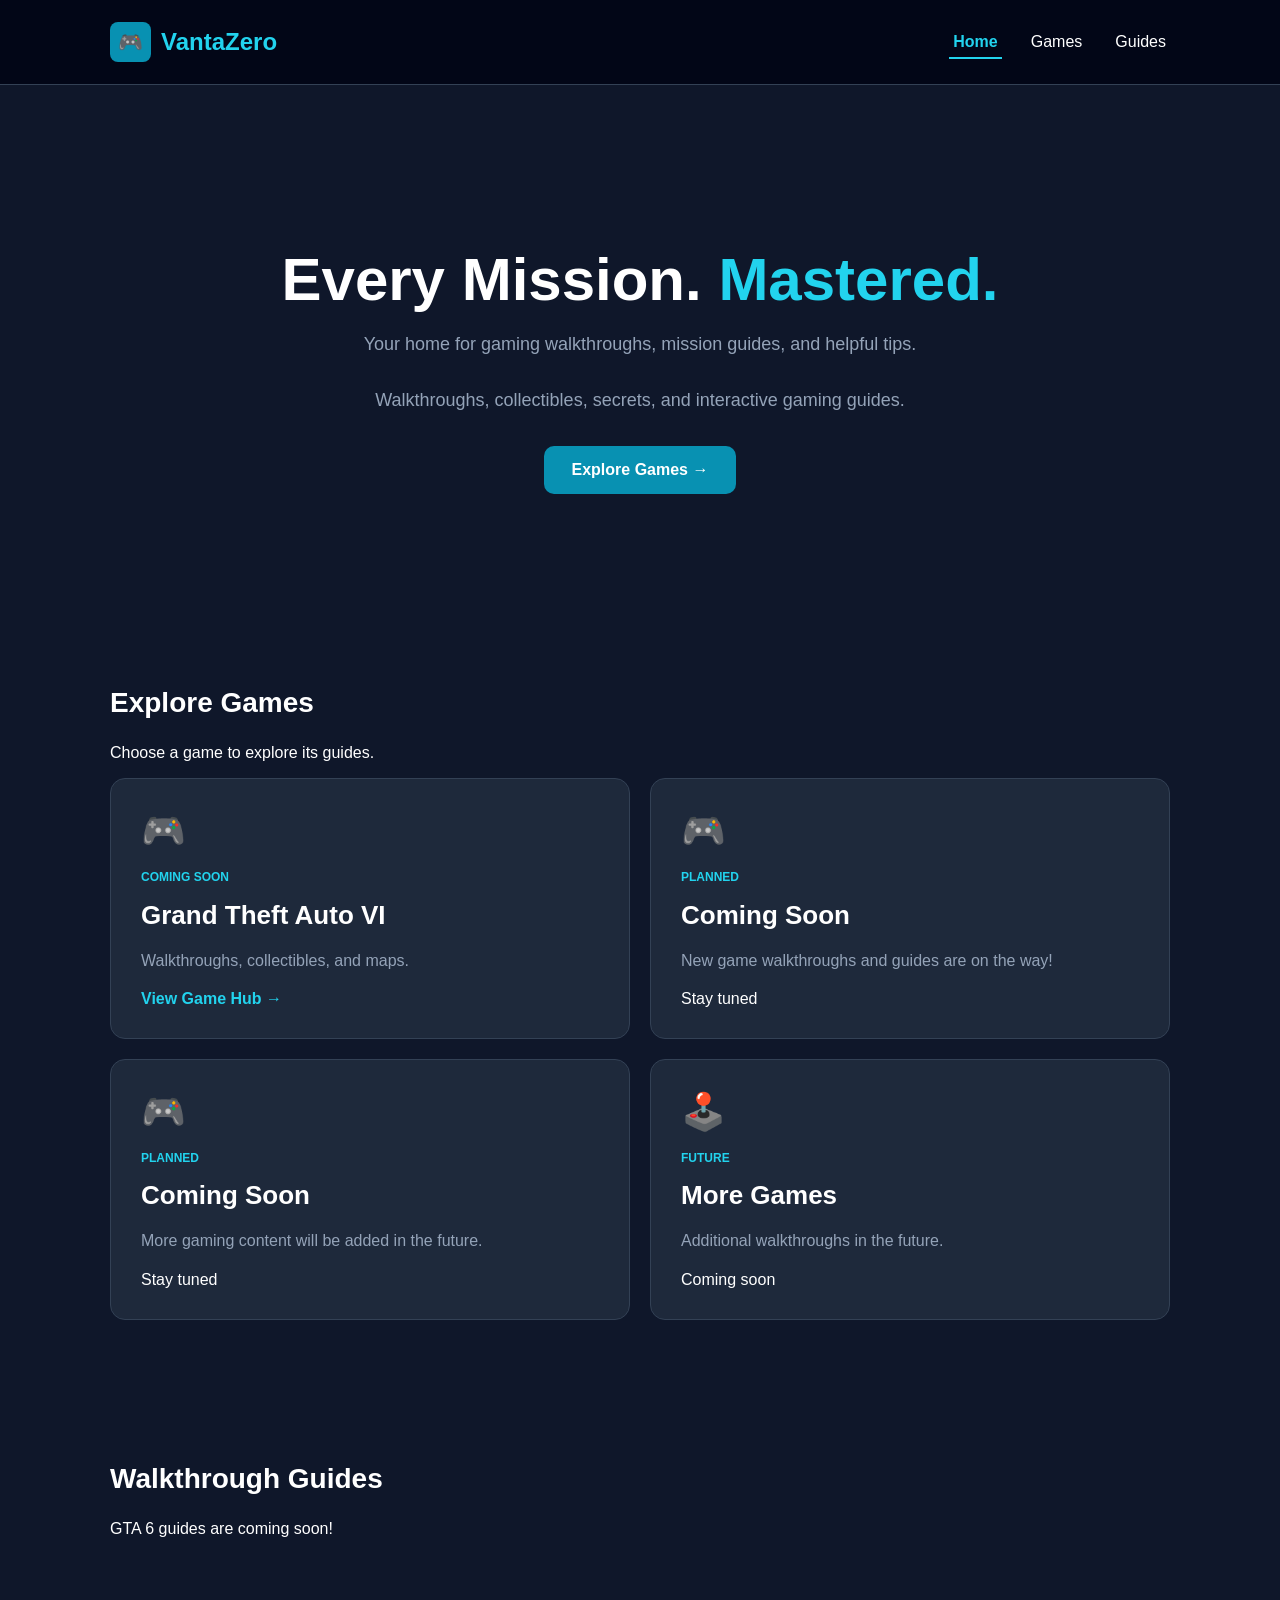
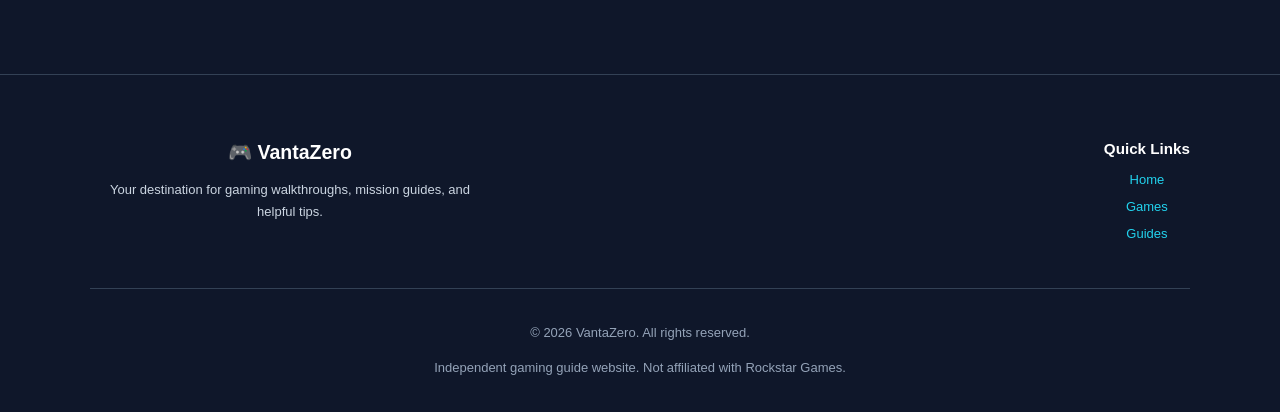
==== commit 65398a93: "Rename website branding to VantaZero" ====
--- a/index.html
+++ b/index.html
@@ -10,11 +10,11 @@
           content="width=device-width, initial-scale=1.0">
 
     <!-- SEO: Website Title -->
-    <title>MissionHub | Gaming Walkthroughs & Guides</title>
+    <title>VantaZero | Gaming Walkthroughs & Guides</title>
 
     <!-- SEO: Website Description -->
     <meta name="description"
-          content="Explore gaming walkthroughs, mission guides, collectibles, and helpful tips for GTA 6 and more on MissionHub.">
+          content="Explore gaming walkthroughs, mission guides, collectibles, and helpful tips for GTA 6 and more on VantaZero.">
 <meta name="google-site-verification" content="dbKmy8jJhe4h7vlhuakWA9w3L3gH9EgUnJ3etNi1mDU" />
 
     <!-- Website CSS -->
@@ -35,7 +35,7 @@
 
     <a href="index.html" class="logo">
         <span class="logo-icon">🎮</span>
-        MISSIONHUB
+        VantaZero
     </a>
 
     <div class="nav-links">
@@ -120,13 +120,13 @@
 
   </main>
 
-<!-- DAY 19 - MissionHub Footer -->
+<!-- DAY 19 - VantaZero Footer -->
 <footer class="site-footer">
 
     <div class="footer-container">
 
         <div class="footer-brand">
-            <h2>🎮 MISSIONHUB</h2>
+            <h2>🎮 VantaZero</h2>
             <p>
                 Your destination for gaming walkthroughs,
                 mission guides, and helpful tips.
@@ -144,7 +144,7 @@
     </div>
 
     <div class="footer-bottom">
-        <p>© 2026 MissionHub. All rights reserved.</p>
+        <p>© 2026 VantaZero. All rights reserved.</p>
         <p>
             Independent gaming guide website.
             Not affiliated with Rockstar Games.
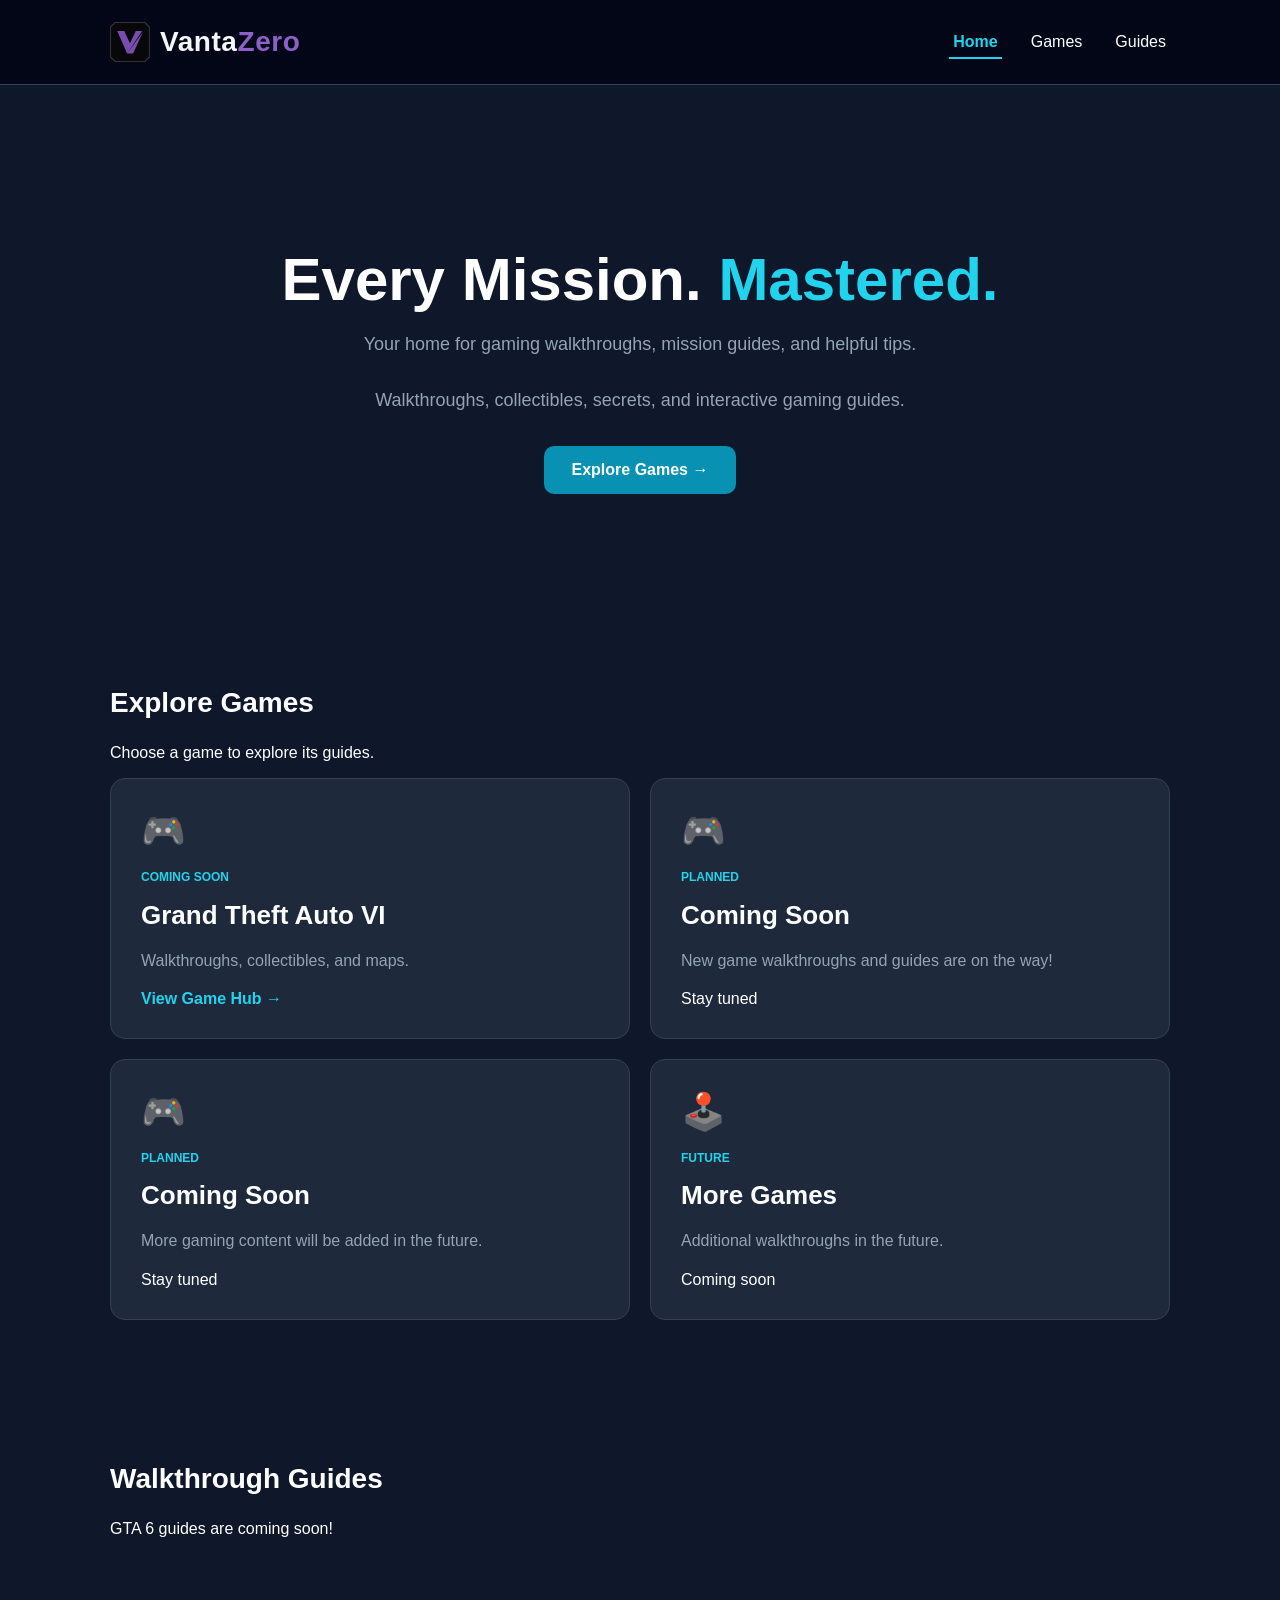
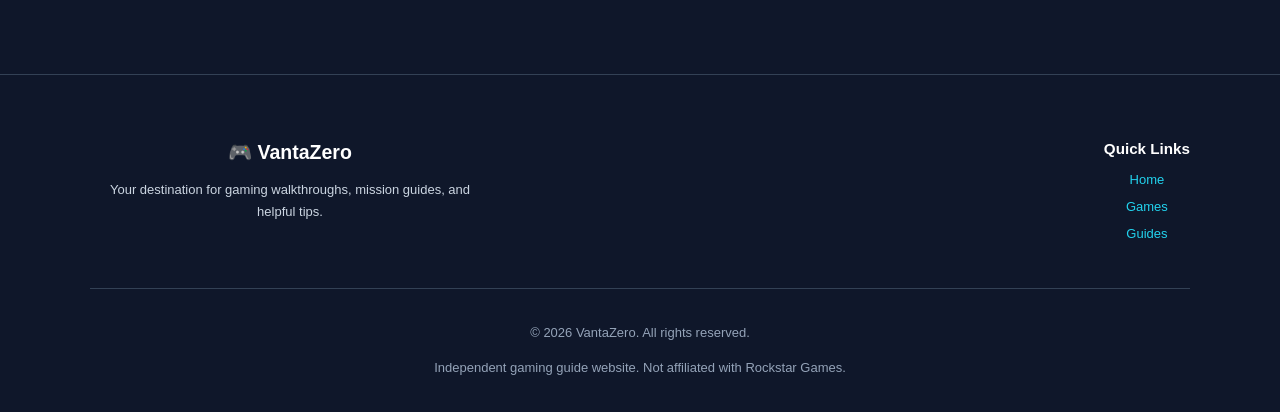
==== commit 47b87206: "Apply the approved VantaZero wordmark" ====
--- a/index.html
+++ b/index.html
@@ -18,7 +18,7 @@
 <meta name="google-site-verification" content="dbKmy8jJhe4h7vlhuakWA9w3L3gH9EgUnJ3etNi1mDU" />
 
     <!-- Website CSS -->
-    <link rel="stylesheet" href="style.css">
+    <link rel="stylesheet" href="style.css?v=violet-wordmark">
 </head>
 
 <body>
@@ -34,8 +34,8 @@
     <nav class="navbar">
 
     <a href="index.html" class="logo">
-        <span class="logo-icon">🎮</span>
-        VantaZero
+        <span class="logo-icon" aria-hidden="true"></span>
+        <span>Vanta<span class="logo-accent">Zero</span></span>
     </a>
 
     <div class="nav-links">
--- a/style.css
+++ b/style.css
@@ -32,8 +32,8 @@
 }
 
 .logo {
-  color: #22d3ee;
-  font-size: 24px;
+  color: #f6f5fa;
+  font-size: 28px;
   font-weight: bold;
   text-decoration: none;
 }
@@ -326,14 +326,39 @@
     display: flex;
     align-items: center;
     gap: 10px;
+    letter-spacing: 0.02em;
+}
+
+.logo-accent {
+    color: #8d60c8;
 }
 
 .logo-icon {
-    background-color: #0891b2;
-    color: white;
-    padding: 8px;
-    border-radius: 8px;
-    font-size: 20px;
+    position: relative;
+    display: grid;
+    place-items: center;
+    width: 40px;
+    height: 40px;
+    flex-shrink: 0;
+    background: #34323b;
+    clip-path: polygon(12% 0, 88% 0, 100% 12%, 100% 88%, 88% 100%, 12% 100%, 0 88%, 0 12%);
+}
+
+.logo-icon::before {
+    content: "";
+    position: absolute;
+    inset: 1px;
+    background: #080709;
+    clip-path: inherit;
+}
+
+.logo-icon::after {
+    content: "";
+    position: relative;
+    width: 26px;
+    height: 23px;
+    background: #794caf;
+    clip-path: polygon(0 0, 27% 0, 50% 55%, 73% 0, 98% 0, 39% 100%, 100% 5%, 62% 100%, 39% 100%);
 }
 
 .nav-links a {
@@ -354,7 +379,7 @@
 
 @media (max-width: 600px) {
     .logo {
-        font-size: 21px;
+        font-size: 24px;
     }
 
     .nav-links {
@@ -619,7 +644,7 @@
     }
 
     .logo {
-        font-size: 22px;
+        font-size: 24px;
     }
 
     .nav-links {
@@ -1628,4 +1653,4 @@
         grid-template-rows 0.4s ease,
         opacity 0.4s ease,
         padding 0.4s ease;
-}+}
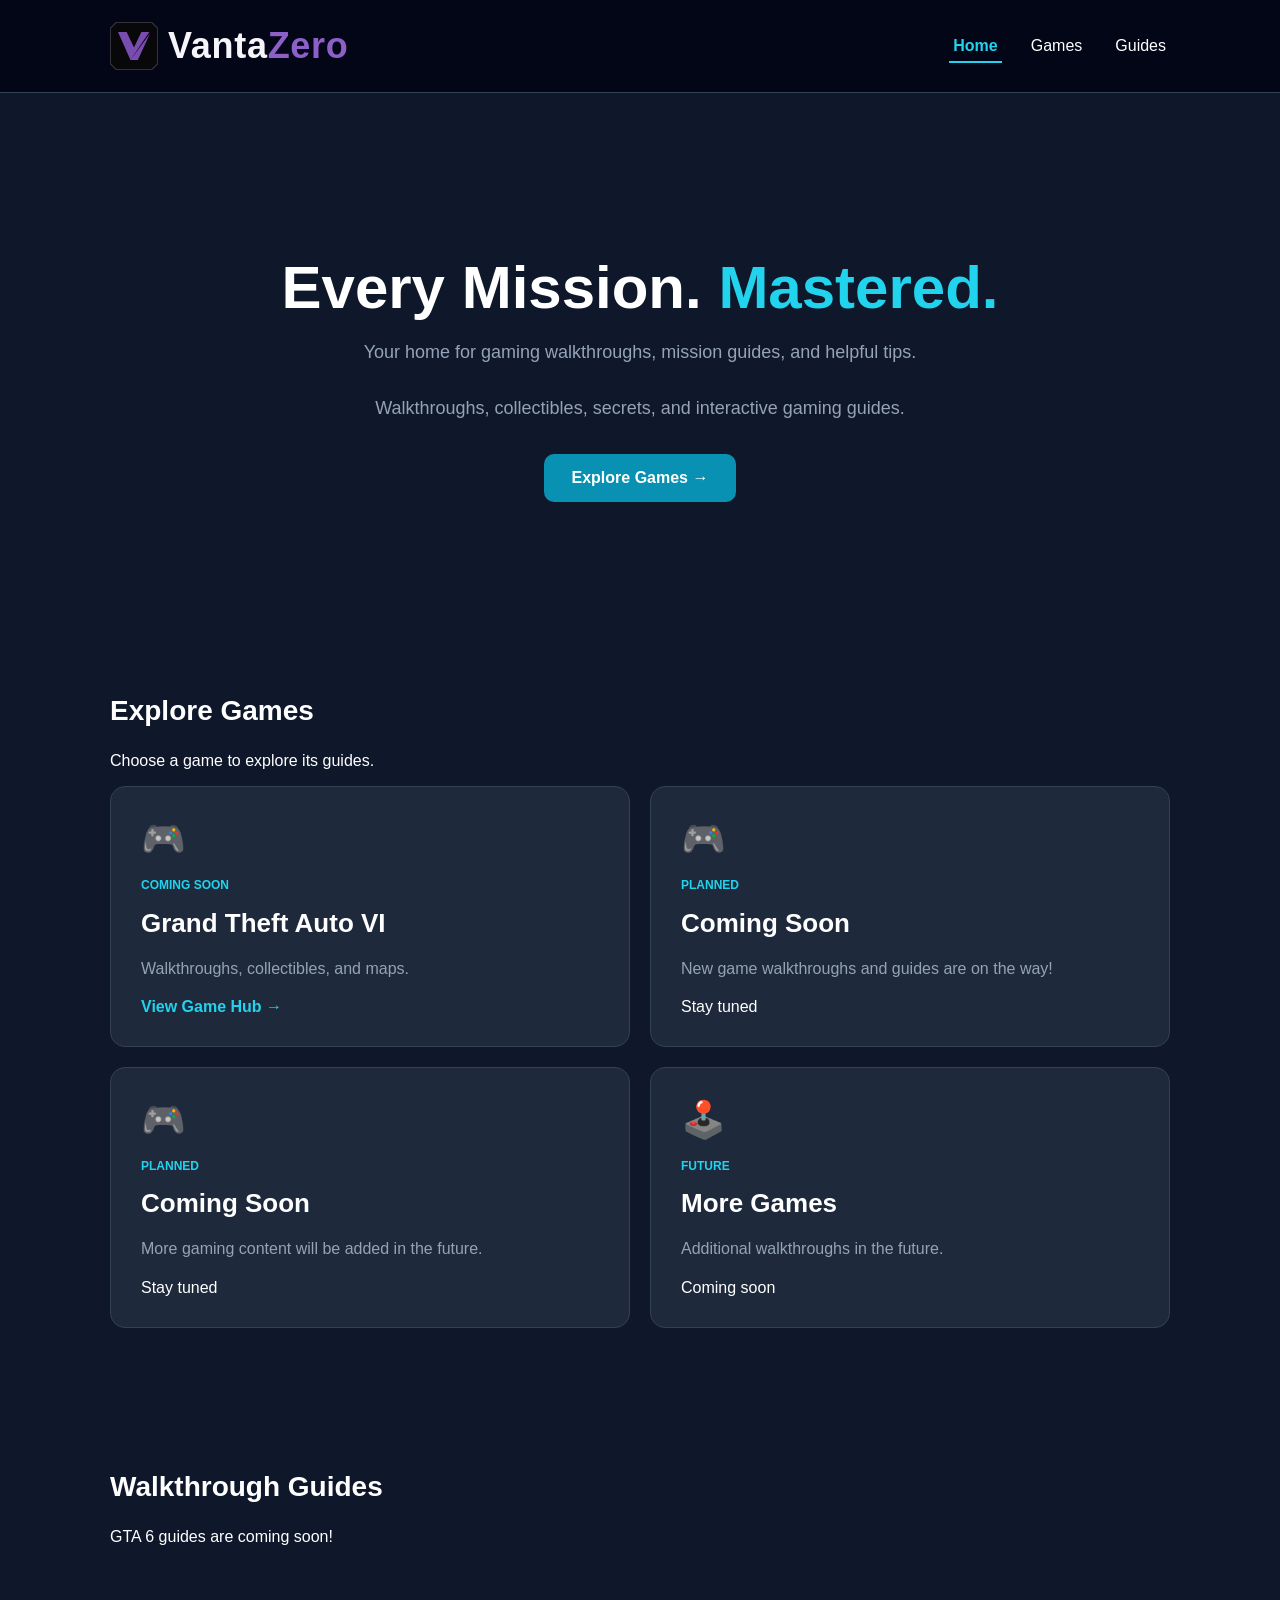
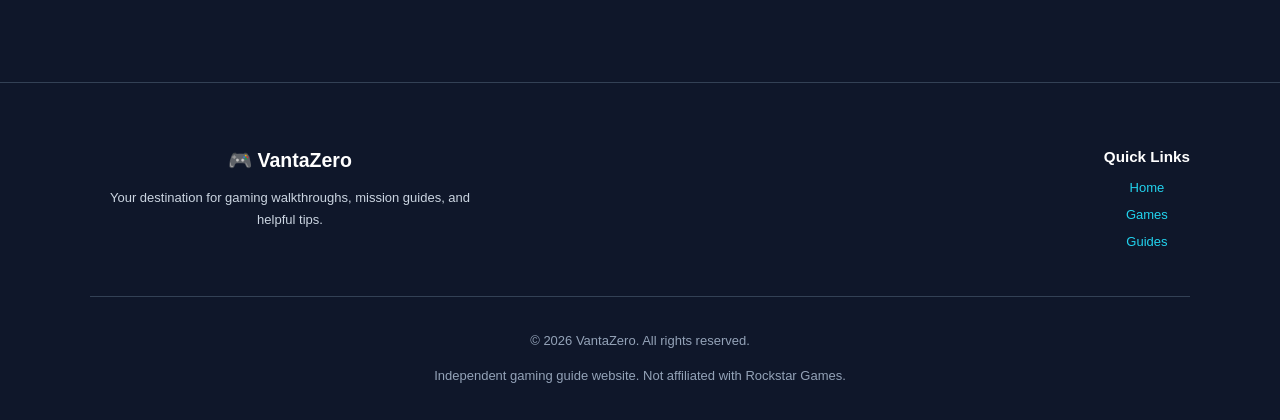
==== commit 9ee128e7: "Refresh the stylesheet link for the enlarged logo" ====
--- a/index.html
+++ b/index.html
@@ -18,7 +18,7 @@
 <meta name="google-site-verification" content="dbKmy8jJhe4h7vlhuakWA9w3L3gH9EgUnJ3etNi1mDU" />
 
     <!-- Website CSS -->
-    <link rel="stylesheet" href="style.css?v=violet-wordmark">
+    <link rel="stylesheet" href="style.css?v=larger-wordmark">
 </head>
 
 <body>
--- a/style.css
+++ b/style.css
@@ -33,7 +33,7 @@
 
 .logo {
   color: #f6f5fa;
-  font-size: 28px;
+  font-size: 36px;
   font-weight: bold;
   text-decoration: none;
 }
@@ -337,8 +337,8 @@
     position: relative;
     display: grid;
     place-items: center;
-    width: 40px;
-    height: 40px;
+    width: 48px;
+    height: 48px;
     flex-shrink: 0;
     background: #34323b;
     clip-path: polygon(12% 0, 88% 0, 100% 12%, 100% 88%, 88% 100%, 12% 100%, 0 88%, 0 12%);
@@ -355,10 +355,22 @@
 .logo-icon::after {
     content: "";
     position: relative;
-    width: 26px;
-    height: 23px;
+    width: 32px;
+    height: 28px;
     background: #794caf;
     clip-path: polygon(0 0, 27% 0, 50% 55%, 73% 0, 98% 0, 39% 100%, 100% 5%, 62% 100%, 39% 100%);
+}
+
+@media (max-width: 600px) {
+    .logo-icon {
+        width: 42px;
+        height: 42px;
+    }
+
+    .logo-icon::after {
+        width: 28px;
+        height: 25px;
+    }
 }
 
 .nav-links a {
@@ -379,7 +391,7 @@
 
 @media (max-width: 600px) {
     .logo {
-        font-size: 24px;
+        font-size: 30px;
     }
 
     .nav-links {
@@ -644,7 +656,7 @@
     }
 
     .logo {
-        font-size: 24px;
+        font-size: 30px;
     }
 
     .nav-links {
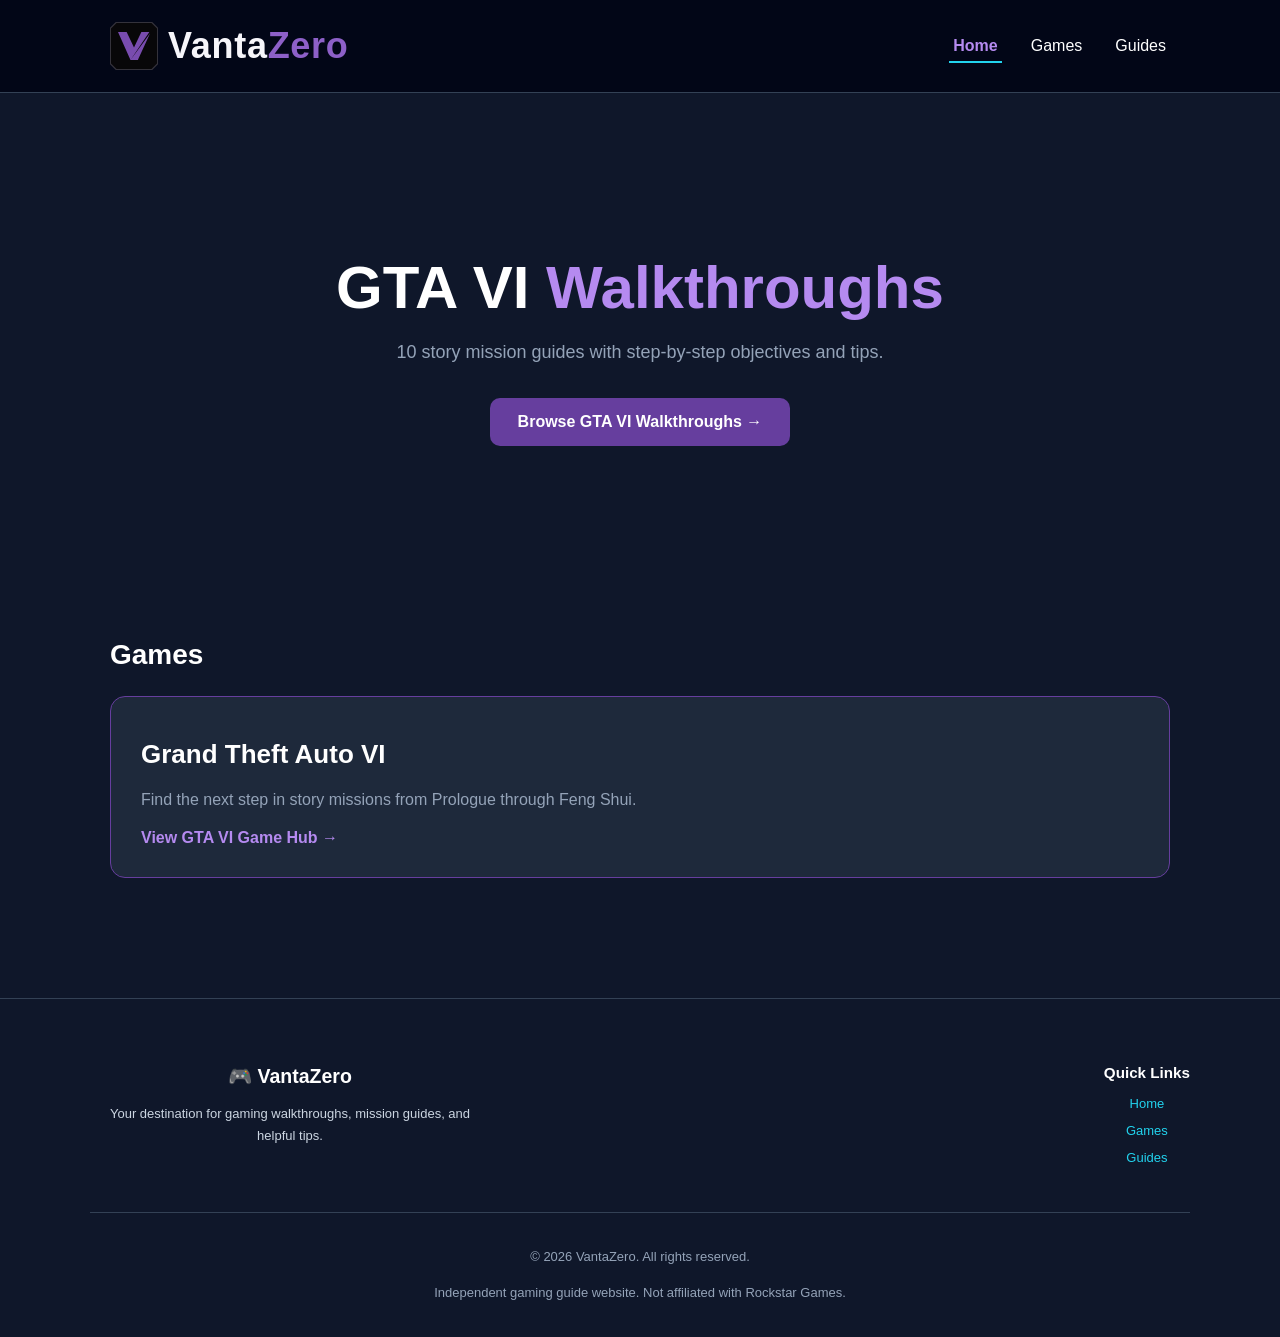
==== commit 6f366361: "Feature the live GTA VI walkthroughs" ====
--- a/index.html
+++ b/index.html
@@ -18,7 +18,7 @@
 <meta name="google-site-verification" content="dbKmy8jJhe4h7vlhuakWA9w3L3gH9EgUnJ3etNi1mDU" />
 
     <!-- Website CSS -->
-    <link rel="stylesheet" href="style.css?v=larger-wordmark">
+    <link rel="stylesheet" href="style.css?v=featured-guides">
 </head>
 
 <body>
@@ -41,7 +41,7 @@
     <div class="nav-links">
        <a href="index.html" class="active" aria-current="page">Home</a>
         <a href="index.html#games">Games</a>
-        <a href="gta6-missions.html">Guides</a>
+        <a href="gta6-directory.html">Guides</a>
     </div>
 
 </nav>
@@ -52,73 +52,22 @@
   <a href="#main-content" class="skip-link">
     Skip to main content
 </a>
-    <section class="hero">
-      <h1>Every Mission. <span>Mastered.</span></h1>
+    <main id="main-content">
+        <section class="hero">
+            <h1>GTA VI <span>Walkthroughs</span></h1>
+            <p>10 story mission guides with step-by-step objectives and tips.</p>
+            <a href="gta6-directory.html" class="btn">Browse GTA VI Walkthroughs →</a>
+        </section>
 
-<p>Your home for gaming walkthroughs, mission guides, and helpful tips.</p>
-
-      <p>
-        Walkthroughs, collectibles, secrets,
-        and interactive gaming guides.
-      </p>
-
-      <a href="#games" class="btn">Explore Games →</a>
-    </section>
-
-   
-<section id="games" class="games-section">
-    <h2>Explore Games</h2>
-    <p>Choose a game to explore its guides.</p>
-
-    <div class="game-grid">
-
-        
-
-<!-- GTA 6 Card -->
-<article class="game-card">
-    <div class="game-icon">🎮</div>
-    <p class="tag">COMING SOON</p>
-    <h3>Grand Theft Auto VI</h3>
-    <p>Walkthroughs, collectibles, and maps.</p>
-    <a href="gta6.html">View Game Hub →</a>
-</article>
-
-
-<!-- Coming Soon Card 1 -->
-<article class="game-card">
-    <div class="game-icon">🎮</div>
-    <p class="tag">PLANNED</p>
-    <h3>Coming Soon</h3>
-    <p>New game walkthroughs and guides are on the way!</p>
-    <span>Stay tuned</span>
-</article>
-
-<!-- Coming Soon Card 2 -->
-<article class="game-card">
-    <div class="game-icon">🎮</div>
-    <p class="tag">PLANNED</p>
-    <h3>Coming Soon</h3>
-    <p>More gaming content will be added in the future.</p>
-    <span>Stay tuned</span>
-</article>
-
-<!-- More Games Card -->
-<article class="game-card">
-    <div class="game-icon">🕹️</div>
-    <p class="tag">FUTURE</p>
-    <h3>More Games</h3>
-    <p>Additional walkthroughs in the future.</p>
-    <span>Coming soon</span>
-</article>
-
-    </div>
-</section>
-<section id="guides" class="games-section">
-    <h2>Walkthrough Guides</h2>
-    <p>GTA 6 guides are coming soon!</p>
-</section>
-
-  </main>
+        <section id="games" class="games-section">
+            <h2>Games</h2>
+            <article class="game-card featured-game">
+                <h3>Grand Theft Auto VI</h3>
+                <p>Find the next step in story missions from Prologue through Feng Shui.</p>
+                <a href="gta6.html">View GTA VI Game Hub →</a>
+            </article>
+        </section>
+    </main>
 
 <!-- DAY 19 - VantaZero Footer -->
 <footer class="site-footer">
@@ -138,7 +87,7 @@
 
             <a href="index.html">Home</a>
             <a href="index.html#games">Games</a>
-            <a href="gta6-missions.html">Guides</a>
+            <a href="gta6-directory.html">Guides</a>
         </div>
 
     </div>
--- a/style.css
+++ b/style.css
@@ -1666,3 +1666,38 @@
         opacity 0.4s ease,
         padding 0.4s ease;
 }
+
+
+/* VantaZero guide navigation */
+.hero h1 span,
+.nav-links a.active,
+.nav-links a:hover,
+.nav-links a:focus-visible {
+    color: #b58af0;
+}
+
+.btn,
+.game-card a.guide-button {
+    background-color: #663e9e;
+    color: #fff;
+}
+
+.btn:hover,
+.game-card a.guide-button:hover {
+    background-color: #7748b7;
+}
+
+.btn:focus-visible,
+.game-card a.guide-button:focus-visible {
+    outline: 2px solid #b58af0;
+    outline-offset: 3px;
+}
+
+.featured-game {
+    margin-top: 16px;
+    border-color: #663e9e;
+}
+
+.featured-game a {
+    color: #b58af0;
+}
